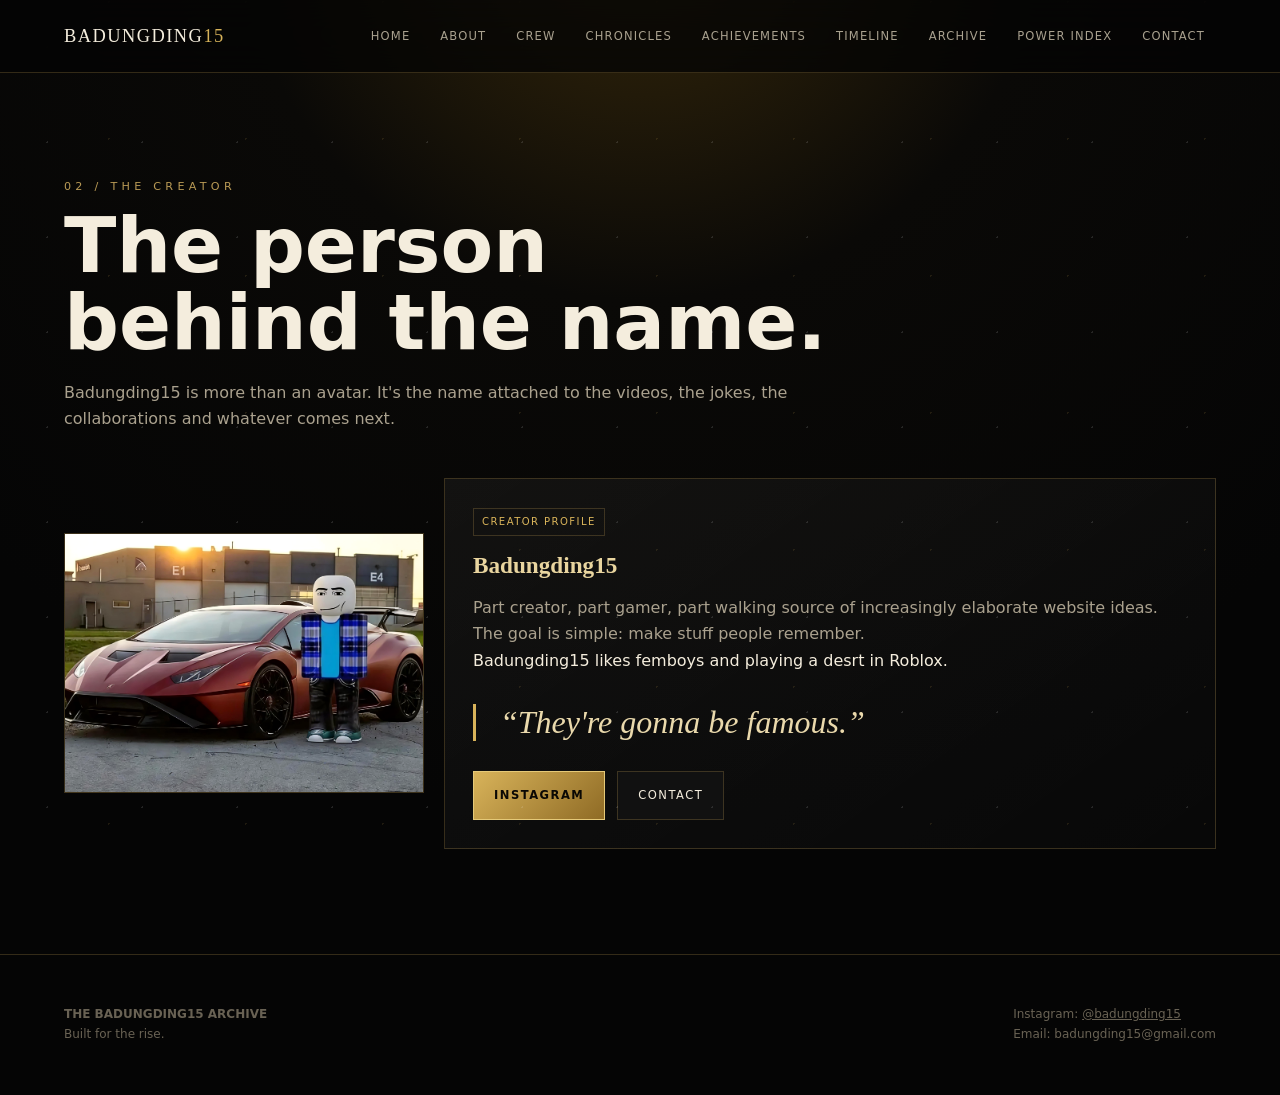
==== about.html @ 52820aea "added extra paragraph" ====
<!doctype html><html lang="en"><head><meta charset="utf-8"><meta name="viewport" content="width=device-width,initial-scale=1"><meta name="description" content="The official Badungding15 creator archive."><title>About — Badungding15</title><link rel="stylesheet" href="style.css"><link rel="stylesheet" href="mobile-nav.css"></head><body><nav class="nav"><div class="container nav-inner"><a class="brand" href="index.html">BADUNGDING<span>15</span></a><button class="menu" aria-label="Menu" aria-expanded="false" aria-controls="primary-navigation">MENU</button><div class="nav-links" id="primary-navigation"><a href="index.html">Home</a><a href="about.html">About</a><a href="crew.html">Crew</a><a href="chronicles.html">Chronicles</a><a href="achievements.html">Achievements</a><a href="timeline.html">Timeline</a><a href="archive.html">Archive</a><a href="power-index.html">Power Index</a><a href="contact.html">Contact</a></div></div></nav><main><section class="section"><div class="container"><div class="section-head"><div class="eyebrow">02 / The creator</div><h2>The person behind the name.</h2><p class="muted">Badungding15 is more than an avatar. It's the name attached to the videos, the jokes, the collaborations and whatever comes next.</p></div><div class="profile"><div class="portrait"><img src="images/lv_0_20261005224258.jpg" alt="Badungding15 portrait"></div><div class="card"><span class="tag">Creator profile</span><h3>Badungding15</h3><p class="muted">Part creator, part gamer, part walking source of increasingly elaborate website ideas. The goal is simple: make stuff people remember.</p><p>Badungding15 likes femboys and playing a desrt in Roblox.</p><p class="quote">“They're gonna be famous.”</p><div class="social"><a class="btn primary" href="https://www.instagram.com/badungding15/" target="_blank" rel="noopener">Instagram</a><a class="btn" href="contact.html">Contact</a></div></div></div></div></section></main><footer><div class="container footer-grid"><div><strong>THE BADUNGDING15 ARCHIVE</strong><br>Built for the rise.</div><div>Instagram: <a href="https://www.instagram.com/badungding15/" target="_blank" rel="noopener">@badungding15</a><br>Email: badungding15@gmail.com</div></div></footer><script src="archive.js"></script></body></html>
---- style.css ----
:root{--bg:#070707;--panel:#101010;--gold:#d8b35a;--gold2:#f0d58b;--text:#f4eddd;--muted:#aaa18e;--line:rgba(216,179,90,.22)}*{box-sizing:border-box;margin:0;padding:0}html{scroll-behavior:smooth}body{background:radial-gradient(circle at 50% -10%,#3a2b0b 0,#0a0907 30%,#050505 68%);color:var(--text);font-family:Inter,system-ui,sans-serif;line-height:1.65;overflow-x:hidden}body:before{content:"";position:fixed;inset:0;pointer-events:none;opacity:.12;background-image:radial-gradient(#fff 1px,transparent 1px),radial-gradient(var(--gold) 1px,transparent 1px);background-size:95px 95px,137px 137px;background-position:0 0,40px 70px}a{color:inherit}.container{width:min(1180px,90%);margin:auto}.nav{position:sticky;top:0;z-index:50;background:rgba(5,5,5,.78);backdrop-filter:blur(18px);border-bottom:1px solid var(--line)}.nav-inner{min-height:72px;display:flex;align-items:center;justify-content:space-between;gap:25px}.brand{font-family:Georgia,serif;font-size:1.15rem;letter-spacing:.08em;text-decoration:none}.brand span{color:var(--gold)}.nav-links{display:flex;gap:8px;flex-wrap:wrap;justify-content:flex-end}.nav-links a{font-size:.72rem;text-transform:uppercase;letter-spacing:.1em;text-decoration:none;color:#a9a18f;padding:9px 10px;border:1px solid transparent}.nav-links a:hover,.nav-links a.active{color:var(--gold2);border-color:var(--line)}.menu{display:none;background:none;border:1px solid var(--line);color:var(--gold);padding:8px}.hero{min-height:calc(100vh - 72px);display:grid;place-items:center;text-align:center;padding:80px 0}.kicker,.eyebrow{font-size:.7rem;text-transform:uppercase;letter-spacing:.38em;color:#b99a55}.hero h1{font-size:clamp(4.2rem,14vw,10.5rem);line-height:.8;letter-spacing:-.07em;margin:24px 0;color:#f5e6bd;text-shadow:0 0 50px rgba(216,179,90,.15)}.hero h1 span{color:var(--gold)}.lead{max-width:720px;margin:30px auto;color:var(--muted);font-size:1.1rem}.actions{display:flex;gap:12px;justify-content:center;flex-wrap:wrap;margin-top:35px}.btn{display:inline-block;padding:14px 20px;border:1px solid var(--line);text-decoration:none;text-transform:uppercase;letter-spacing:.13em;font-size:.72rem;transition:.25s;background:#111}.btn.primary{background:linear-gradient(135deg,#d8b35a,#8f6b25);color:#0a0804;border-color:#e5c978;font-weight:800}.btn:hover{transform:translateY(-3px);border-color:var(--gold);box-shadow:0 12px 30px rgba(0,0,0,.35)}.section{padding:105px 0}.section-head{max-width:800px;margin-bottom:45px}.section-head h2{font-size:clamp(2.5rem,6vw,5rem);line-height:1;margin-top:12px}.section-head .muted{margin-top:18px}.muted{color:var(--muted)}.grid{display:grid;grid-template-columns:repeat(3,1fr);gap:18px}.card{background:linear-gradient(145deg,rgba(255,255,255,.045),rgba(255,255,255,.012));border:1px solid var(--line);padding:28px}.card:hover{border-color:rgba(216,179,90,.55);transform:translateY(-4px);transition:.25s}.card .num{font-family:Georgia,serif;font-size:3rem;color:rgba(216,179,90,.18);float:right}.card h3{font-family:Georgia,serif;font-size:1.45rem;margin:10px 0;color:#e9d59f}.tag{display:inline-block;font-size:.63rem;letter-spacing:.14em;text-transform:uppercase;color:var(--gold);border:1px solid var(--line);padding:5px 8px}.statbar{display:grid;grid-template-columns:repeat(4,1fr);border:1px solid var(--line);margin-top:35px}.stat{padding:28px;border-right:1px solid var(--line);text-align:center}.stat:last-child{border-right:0}.stat strong{display:block;font:700 2.2rem Georgia,serif;color:var(--gold2)}.stat span{font-size:.7rem;text-transform:uppercase;letter-spacing:.13em;color:#827b6b}.timeline{border-left:1px solid var(--gold);margin-left:12px;padding-left:28px}.event{position:relative;padding:0 0 42px}.event:before{content:"";position:absolute;width:9px;height:9px;border:2px solid var(--gold);background:#070707;border-radius:50%;left:-34px;top:8px}.event time{color:var(--gold);font-size:.72rem;letter-spacing:.14em;text-transform:uppercase}.event h3{font-family:Georgia,serif;font-size:1.5rem;margin:6px 0}.case{padding:55px;border:1px solid var(--line);background:radial-gradient(circle at top,rgba(216,179,90,.09),transparent 55%),#0c0c0c}.case h2{font-family:Georgia,serif;font-size:clamp(2.5rem,6vw,5rem);line-height:1}.quote{font:italic 2rem Georgia,serif;color:#ead9ac;border-left:3px solid var(--gold);padding-left:24px;margin:30px 0}.profile{display:grid;grid-template-columns:minmax(220px,360px) minmax(0,1fr);gap:20px;align-items:center}.portrait{width:min(100%,420px);min-height:260px;border:1px solid var(--line);display:grid;place-items:center;background:linear-gradient(145deg,#18130a,#090909);overflow:hidden;aspect-ratio:1931/1293}.portrait img{width:100%;height:100%;display:block;object-fit:cover;object-position:center;filter:saturate(1.08) contrast(1.05);transition:transform .35s ease,filter .35s ease,box-shadow .35s ease}.portrait:hover img{transform:scale(1.03);filter:saturate(1.15) contrast(1.08)}.social{display:flex;gap:12px;flex-wrap:wrap;margin-top:25px}footer{border-top:1px solid var(--line);padding:50px 0;color:#696254;font-size:.75rem}.footer-grid{display:flex;justify-content:space-between;gap:25px;flex-wrap:wrap}@media(max-width:850px){.grid{grid-template-columns:1fr 1fr}.statbar{grid-template-columns:1fr 1fr}.profile{grid-template-columns:1fr}.nav-links{display:none}.menu{display:block}.portrait{max-width:260px;margin:0 auto}.social{flex-direction:column}.social .btn{width:100%;text-align:center}}@media(max-width:560px){.grid{grid-template-columns:1fr}.hero h1{font-size:4.3rem}.section{padding:75px 0}.case{padding:30px}.nav-inner{min-height:64px}.profile{grid-template-columns:1fr;gap:12px}.profile .portrait{order:-1;width:110px;height:110px;min-height:0;margin:0 auto;border-radius:0;display:block;flex-shrink:0}.portrait img{width:100%;height:100%;object-fit:cover;display:block}.card,.case,.btn{width:100%}.brand{font-size:.95rem}.lead{font-size:1rem}}
---- mobile-nav.css ----
@media (max-width: 850px) {
  .nav-links.open {
    position: absolute;
    top: 100%;
    right: 5%;
    display: flex;
    flex-direction: column;
    align-items: stretch;
    gap: 0;
    min-width: 190px;
    padding: 8px;
    background: #101010;
    border: 1px solid var(--line);
  }
}

@keyframes archive-reveal {
  from {
    opacity: 0;
    transform: translateY(16px);
  }

  to {
    opacity: 1;
    transform: translateY(0);
  }
}

[data-reveal],
.card,
.event,
.portrait,
img {
  animation: archive-reveal 700ms ease-out;
}

img {
  max-width: 100%;
  height: auto;
  display: block;
}

.card:nth-child(2),
.event:nth-child(2) {
  animation-delay: 100ms;
}

.card:nth-child(3),
.event:nth-child(3) {
  animation-delay: 200ms;
}

.portrait,
img {
  transition: transform 350ms ease, filter 350ms ease, box-shadow 350ms ease;
}

.portrait:hover,
img:hover {
  transform: translateY(-4px) scale(1.025);
  filter: saturate(1.15) brightness(1.05);
  box-shadow: 0 12px 30px rgba(216, 179, 90, 0.16);
}

@media (prefers-reduced-motion: reduce) {
  *,
  *::before,
  *::after {
    animation-duration: 0.01ms !important;
    animation-iteration-count: 1 !important;
    scroll-behavior: auto !important;
    transition-duration: 0.01ms !important;
  }
}
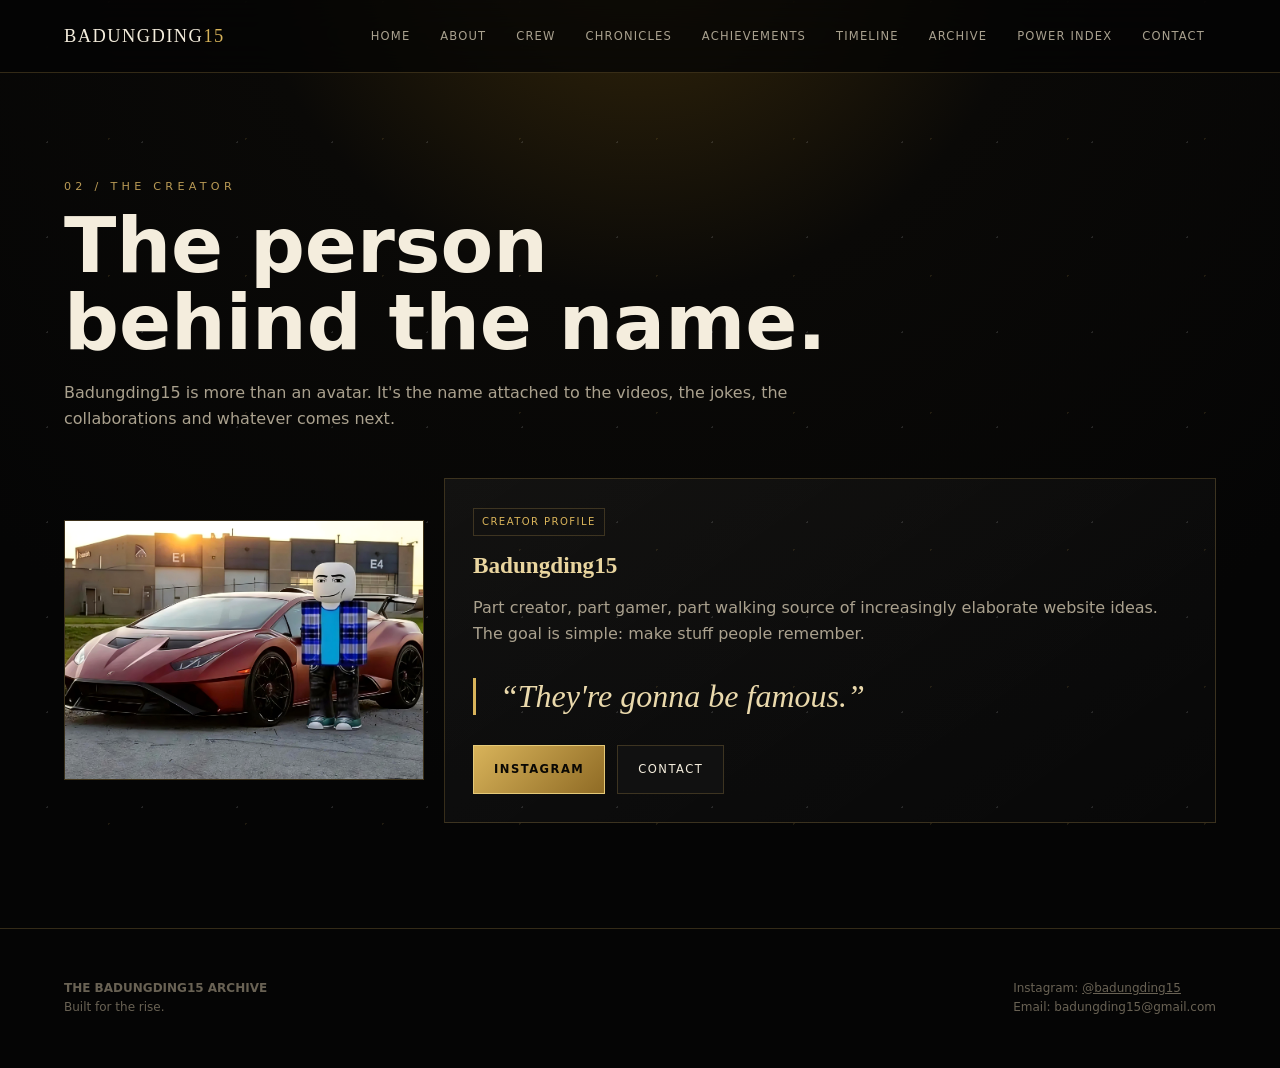
==== commit be8399e5: "ajajaja" ====
--- a/about.html
+++ b/about.html
@@ -1 +1 @@
-<!doctype html><html lang="en"><head><meta charset="utf-8"><meta name="viewport" content="width=device-width,initial-scale=1"><meta name="description" content="The official Badungding15 creator archive."><title>About — Badungding15</title><link rel="stylesheet" href="style.css"><link rel="stylesheet" href="mobile-nav.css"></head><body><nav class="nav"><div class="container nav-inner"><a class="brand" href="index.html">BADUNGDING<span>15</span></a><button class="menu" aria-label="Menu" aria-expanded="false" aria-controls="primary-navigation">MENU</button><div class="nav-links" id="primary-navigation"><a href="index.html">Home</a><a href="about.html">About</a><a href="crew.html">Crew</a><a href="chronicles.html">Chronicles</a><a href="achievements.html">Achievements</a><a href="timeline.html">Timeline</a><a href="archive.html">Archive</a><a href="power-index.html">Power Index</a><a href="contact.html">Contact</a></div></div></nav><main><section class="section"><div class="container"><div class="section-head"><div class="eyebrow">02 / The creator</div><h2>The person behind the name.</h2><p class="muted">Badungding15 is more than an avatar. It's the name attached to the videos, the jokes, the collaborations and whatever comes next.</p></div><div class="profile"><div class="portrait"><img src="images/lv_0_20261005224258.jpg" alt="Badungding15 portrait"></div><div class="card"><span class="tag">Creator profile</span><h3>Badungding15</h3><p class="muted">Part creator, part gamer, part walking source of increasingly elaborate website ideas. The goal is simple: make stuff people remember.</p><p>Badungding15 likes femboys and playing a desrt in Roblox.</p><p class="quote">“They're gonna be famous.”</p><div class="social"><a class="btn primary" href="https://www.instagram.com/badungding15/" target="_blank" rel="noopener">Instagram</a><a class="btn" href="contact.html">Contact</a></div></div></div></div></section></main><footer><div class="container footer-grid"><div><strong>THE BADUNGDING15 ARCHIVE</strong><br>Built for the rise.</div><div>Instagram: <a href="https://www.instagram.com/badungding15/" target="_blank" rel="noopener">@badungding15</a><br>Email: badungding15@gmail.com</div></div></footer><script src="archive.js"></script></body></html>+<!doctype html><html lang="en"><head><meta charset="utf-8"><meta name="viewport" content="width=device-width,initial-scale=1"><meta name="description" content="The official Badungding15 creator archive."><title>About — Badungding15</title><link rel="stylesheet" href="style.css"><link rel="stylesheet" href="mobile-nav.css"></head><body><nav class="nav"><div class="container nav-inner"><a class="brand" href="index.html">BADUNGDING<span>15</span></a><button class="menu" aria-label="Menu" aria-expanded="false" aria-controls="primary-navigation">MENU</button><div class="nav-links" id="primary-navigation"><a href="index.html">Home</a><a href="about.html">About</a><a href="crew.html">Crew</a><a href="chronicles.html">Chronicles</a><a href="achievements.html">Achievements</a><a href="timeline.html">Timeline</a><a href="archive.html">Archive</a><a href="power-index.html">Power Index</a><a href="contact.html">Contact</a></div></div></nav><main><section class="section"><div class="container"><div class="section-head"><div class="eyebrow">02 / The creator</div><h2>The person behind the name.</h2><p class="muted">Badungding15 is more than an avatar. It's the name attached to the videos, the jokes, the collaborations and whatever comes next.</p></div><div class="profile"><div class="portrait"><img src="images/lv_0_20261005224258.jpg" alt="Badungding15 portrait"></div><div class="card"><span class="tag">Creator profile</span><h3>Badungding15</h3><p class="muted">Part creator, part gamer, part walking source of increasingly elaborate website ideas. The goal is simple: make stuff people remember.</p><p class="quote">“They're gonna be famous.”</p><div class="social"><a class="btn primary" href="https://www.instagram.com/badungding15/" target="_blank" rel="noopener">Instagram</a><a class="btn" href="contact.html">Contact</a></div></div></div></div></section></main><footer><div class="container footer-grid"><div><strong>THE BADUNGDING15 ARCHIVE</strong><br>Built for the rise.</div><div>Instagram: <a href="https://www.instagram.com/badungding15/" target="_blank" rel="noopener">@badungding15</a><br>Email: badungding15@gmail.com</div></div></footer><script src="archive.js"></script></body></html>
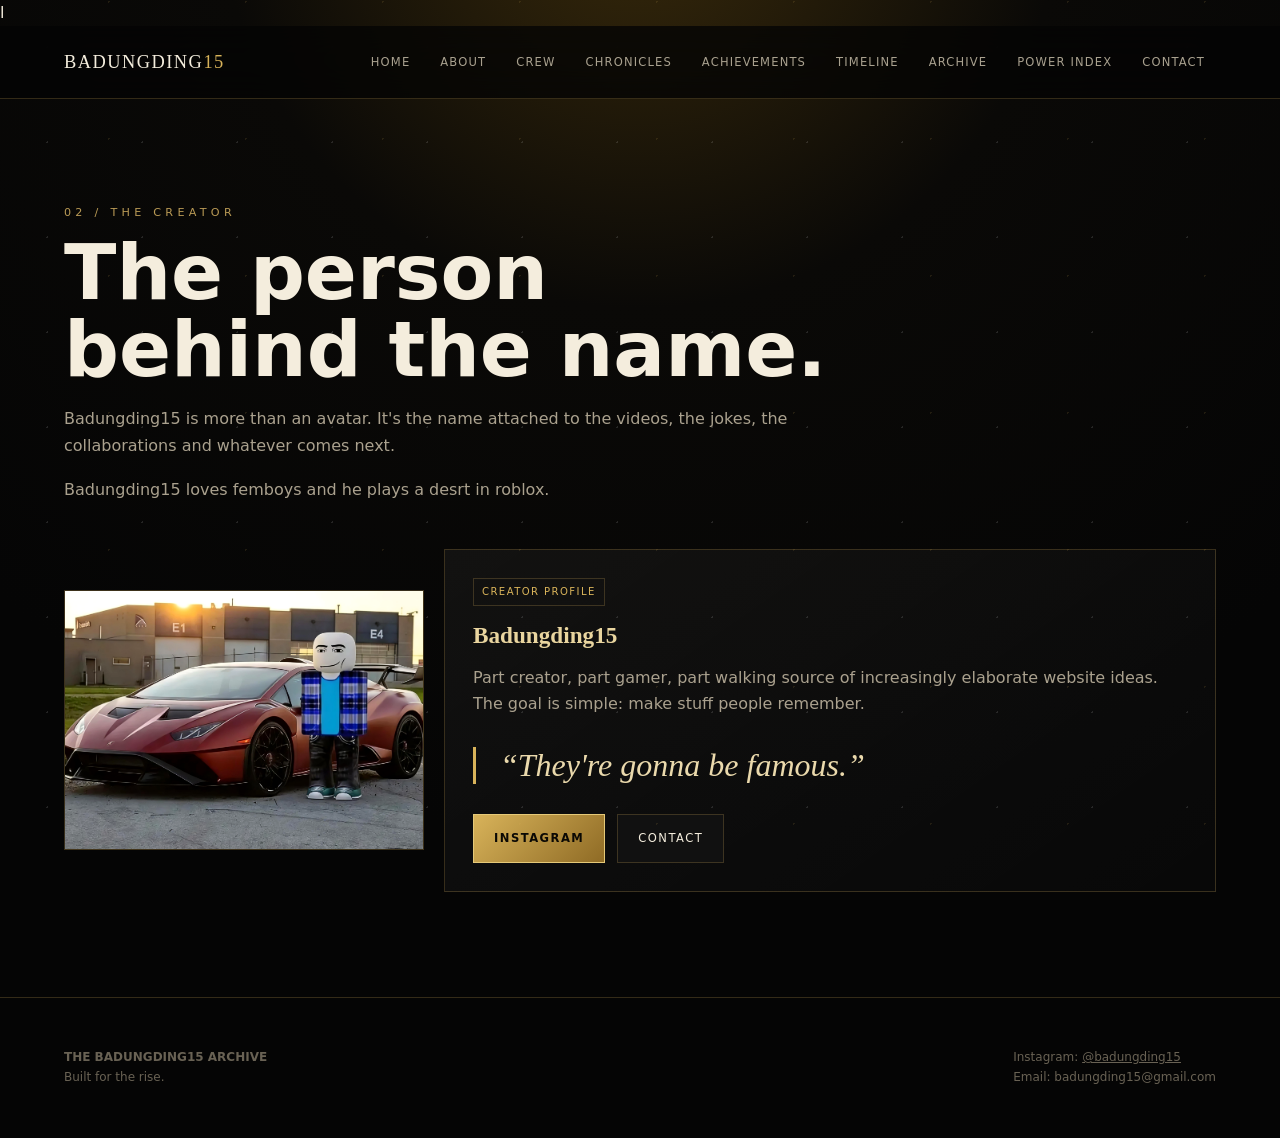
==== commit 4389ef87: "added femboys" ====
--- a/about.html
+++ b/about.html
@@ -1 +1 @@
-<!doctype html><html lang="en"><head><meta charset="utf-8"><meta name="viewport" content="width=device-width,initial-scale=1"><meta name="description" content="The official Badungding15 creator archive."><title>About — Badungding15</title><link rel="stylesheet" href="style.css"><link rel="stylesheet" href="mobile-nav.css"></head><body><nav class="nav"><div class="container nav-inner"><a class="brand" href="index.html">BADUNGDING<span>15</span></a><button class="menu" aria-label="Menu" aria-expanded="false" aria-controls="primary-navigation">MENU</button><div class="nav-links" id="primary-navigation"><a href="index.html">Home</a><a href="about.html">About</a><a href="crew.html">Crew</a><a href="chronicles.html">Chronicles</a><a href="achievements.html">Achievements</a><a href="timeline.html">Timeline</a><a href="archive.html">Archive</a><a href="power-index.html">Power Index</a><a href="contact.html">Contact</a></div></div></nav><main><section class="section"><div class="container"><div class="section-head"><div class="eyebrow">02 / The creator</div><h2>The person behind the name.</h2><p class="muted">Badungding15 is more than an avatar. It's the name attached to the videos, the jokes, the collaborations and whatever comes next.</p></div><div class="profile"><div class="portrait"><img src="images/lv_0_20261005224258.jpg" alt="Badungding15 portrait"></div><div class="card"><span class="tag">Creator profile</span><h3>Badungding15</h3><p class="muted">Part creator, part gamer, part walking source of increasingly elaborate website ideas. The goal is simple: make stuff people remember.</p><p class="quote">“They're gonna be famous.”</p><div class="social"><a class="btn primary" href="https://www.instagram.com/badungding15/" target="_blank" rel="noopener">Instagram</a><a class="btn" href="contact.html">Contact</a></div></div></div></div></section></main><footer><div class="container footer-grid"><div><strong>THE BADUNGDING15 ARCHIVE</strong><br>Built for the rise.</div><div>Instagram: <a href="https://www.instagram.com/badungding15/" target="_blank" rel="noopener">@badungding15</a><br>Email: badungding15@gmail.com</div></div></footer><script src="archive.js"></script></body></html>+l<!doctype html><html lang="en"><head><meta charset="utf-8"><meta name="viewport" content="width=device-width,initial-scale=1"><meta name="description" content="The official Badungding15 creator archive."><title>About — Badungding15</title><link rel="stylesheet" href="style.css"><link rel="stylesheet" href="mobile-nav.css"></head><body><nav class="nav"><div class="container nav-inner"><a class="brand" href="index.html">BADUNGDING<span>15</span></a><button class="menu" aria-label="Menu" aria-expanded="false" aria-controls="primary-navigation">MENU</button><div class="nav-links" id="primary-navigation"><a href="index.html">Home</a><a href="about.html">About</a><a href="crew.html">Crew</a><a href="chronicles.html">Chronicles</a><a href="achievements.html">Achievements</a><a href="timeline.html">Timeline</a><a href="archive.html">Archive</a><a href="power-index.html">Power Index</a><a href="contact.html">Contact</a></div></div></nav><main><section class="section"><div class="container"><div class="section-head"><div class="eyebrow">02 / The creator</div><h2>The person behind the name.</h2><p class="muted">Badungding15 is more than an avatar. It's the name attached to the videos, the jokes, the collaborations and whatever comes next.</p><p class="muted">Badungding15 loves femboys and he plays a desrt in roblox.</p></div><div class="profile"><div class="portrait"><img src="images/lv_0_20261005224258.jpg" alt="Badungding15 portrait"></div><div class="card"><span class="tag">Creator profile</span><h3>Badungding15</h3><p class="muted">Part creator, part gamer, part walking source of increasingly elaborate website ideas. The goal is simple: make stuff people remember.</p><p class="quote">“They're gonna be famous.”</p><div class="social"><a class="btn primary" href="https://www.instagram.com/badungding15/" target="_blank" rel="noopener">Instagram</a><a class="btn" href="contact.html">Contact</a></div></div></div></div></section></main><footer><div class="container footer-grid"><div><strong>THE BADUNGDING15 ARCHIVE</strong><br>Built for the rise.</div><div>Instagram: <a href="https://www.instagram.com/badungding15/" target="_blank" rel="noopener">@badungding15</a><br>Email: badungding15@gmail.com</div></div></footer><script src="archive.js"></script></body></html>
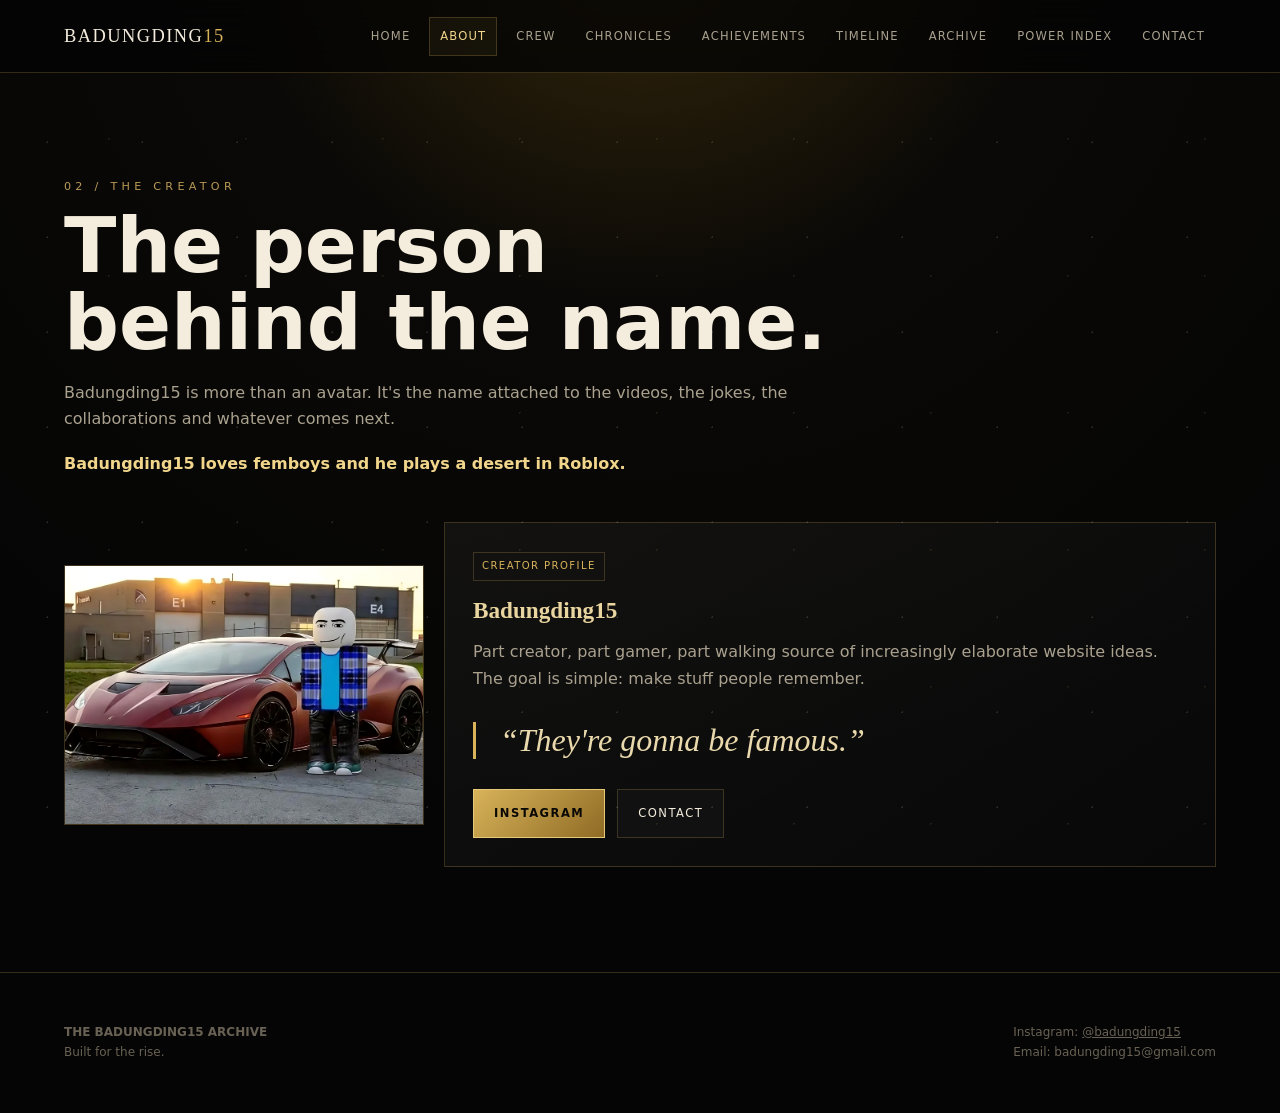
==== commit 3f48d53a: "goon changes added" ====
--- a/about.html
+++ b/about.html
@@ -1 +1 @@
-l<!doctype html><html lang="en"><head><meta charset="utf-8"><meta name="viewport" content="width=device-width,initial-scale=1"><meta name="description" content="The official Badungding15 creator archive."><title>About — Badungding15</title><link rel="stylesheet" href="style.css"><link rel="stylesheet" href="mobile-nav.css"></head><body><nav class="nav"><div class="container nav-inner"><a class="brand" href="index.html">BADUNGDING<span>15</span></a><button class="menu" aria-label="Menu" aria-expanded="false" aria-controls="primary-navigation">MENU</button><div class="nav-links" id="primary-navigation"><a href="index.html">Home</a><a href="about.html">About</a><a href="crew.html">Crew</a><a href="chronicles.html">Chronicles</a><a href="achievements.html">Achievements</a><a href="timeline.html">Timeline</a><a href="archive.html">Archive</a><a href="power-index.html">Power Index</a><a href="contact.html">Contact</a></div></div></nav><main><section class="section"><div class="container"><div class="section-head"><div class="eyebrow">02 / The creator</div><h2>The person behind the name.</h2><p class="muted">Badungding15 is more than an avatar. It's the name attached to the videos, the jokes, the collaborations and whatever comes next.</p><p class="muted">Badungding15 loves femboys and he plays a desrt in roblox.</p></div><div class="profile"><div class="portrait"><img src="images/lv_0_20261005224258.jpg" alt="Badungding15 portrait"></div><div class="card"><span class="tag">Creator profile</span><h3>Badungding15</h3><p class="muted">Part creator, part gamer, part walking source of increasingly elaborate website ideas. The goal is simple: make stuff people remember.</p><p class="quote">“They're gonna be famous.”</p><div class="social"><a class="btn primary" href="https://www.instagram.com/badungding15/" target="_blank" rel="noopener">Instagram</a><a class="btn" href="contact.html">Contact</a></div></div></div></div></section></main><footer><div class="container footer-grid"><div><strong>THE BADUNGDING15 ARCHIVE</strong><br>Built for the rise.</div><div>Instagram: <a href="https://www.instagram.com/badungding15/" target="_blank" rel="noopener">@badungding15</a><br>Email: badungding15@gmail.com</div></div></footer><script src="archive.js"></script></body></html>+<!doctype html><html lang="en"><head><meta charset="utf-8"><meta name="viewport" content="width=device-width,initial-scale=1"><meta name="description" content="The official Badungding15 creator archive."><title>About — Badungding15</title><link rel="stylesheet" href="style.css"><link rel="stylesheet" href="mobile-nav.css"></head><body><nav class="nav"><div class="container nav-inner"><a class="brand" href="index.html">BADUNGDING<span>15</span></a><button class="menu" aria-label="Menu" aria-expanded="false" aria-controls="primary-navigation">MENU</button><div class="nav-links" id="primary-navigation"><a href="index.html">Home</a><a href="about.html">About</a><a href="crew.html">Crew</a><a href="chronicles.html">Chronicles</a><a href="achievements.html">Achievements</a><a href="timeline.html">Timeline</a><a href="archive.html">Archive</a><a href="power-index.html">Power Index</a><a href="contact.html">Contact</a></div></div></nav><main><section class="section"><div class="container"><div class="section-head"><div class="eyebrow">02 / The creator</div><h2>The person behind the name.</h2><p class="muted">Badungding15 is more than an avatar. It's the name attached to the videos, the jokes, the collaborations and whatever comes next.</p><p class="muted about-highlight">Badungding15 loves femboys and he plays a desert in Roblox.</p></div><div class="profile"><div class="portrait"><img src="images/lv_0_20261005224258.jpg" alt="Badungding15 portrait"></div><div class="card"><span class="tag">Creator profile</span><h3>Badungding15</h3><p class="muted">Part creator, part gamer, part walking source of increasingly elaborate website ideas. The goal is simple: make stuff people remember.</p><p class="quote">“They're gonna be famous.”</p><div class="social"><a class="btn primary" href="https://www.instagram.com/badungding15/" target="_blank" rel="noopener">Instagram</a><a class="btn" href="contact.html">Contact</a></div></div></div></div></section></main><footer><div class="container footer-grid"><div><strong>THE BADUNGDING15 ARCHIVE</strong><br>Built for the rise.</div><div>Instagram: <a href="https://www.instagram.com/badungding15/" target="_blank" rel="noopener">@badungding15</a><br>Email: badungding15@gmail.com</div></div></footer><script src="archive.js"></script></body></html>
--- a/mobile-nav.css
+++ b/mobile-nav.css
@@ -12,6 +12,34 @@
     background: #101010;
     border: 1px solid var(--line);
   }
+}
+
+a:focus-visible,
+button:focus-visible {
+  outline: 2px solid var(--gold2);
+  outline-offset: 3px;
+}
+
+.nav-links a[aria-current="page"] {
+  color: var(--gold2);
+  border-color: var(--line);
+  background: rgba(216, 179, 90, 0.06);
+}
+
+.about-highlight {
+  color: var(--gold2);
+  font-weight: 600;
+}
+
+.contact-actions {
+  display: flex;
+  justify-content: center;
+  flex-wrap: wrap;
+  gap: 12px;
+}
+
+.contact-actions .btn {
+  overflow-wrap: anywhere;
 }
 
 @keyframes archive-reveal {
@@ -30,7 +58,7 @@
 .card,
 .event,
 .portrait,
-img {
+.crew-portrait {
   animation: archive-reveal 700ms ease-out;
 }
 
@@ -55,11 +83,25 @@
   transition: transform 350ms ease, filter 350ms ease, box-shadow 350ms ease;
 }
 
-.portrait:hover,
-img:hover {
-  transform: translateY(-4px) scale(1.025);
-  filter: saturate(1.15) brightness(1.05);
-  box-shadow: 0 12px 30px rgba(216, 179, 90, 0.16);
+@media (max-width: 560px) {
+  .contact-actions {
+    flex-direction: column;
+  }
+}
+
+@media (hover: none) {
+  .btn:hover,
+  .card:hover,
+  .portrait:hover,
+  .portrait:hover img {
+    transform: none;
+    filter: none;
+    box-shadow: none;
+  }
+
+  .card:hover {
+    border-color: var(--line);
+  }
 }
 
 @media (prefers-reduced-motion: reduce) {
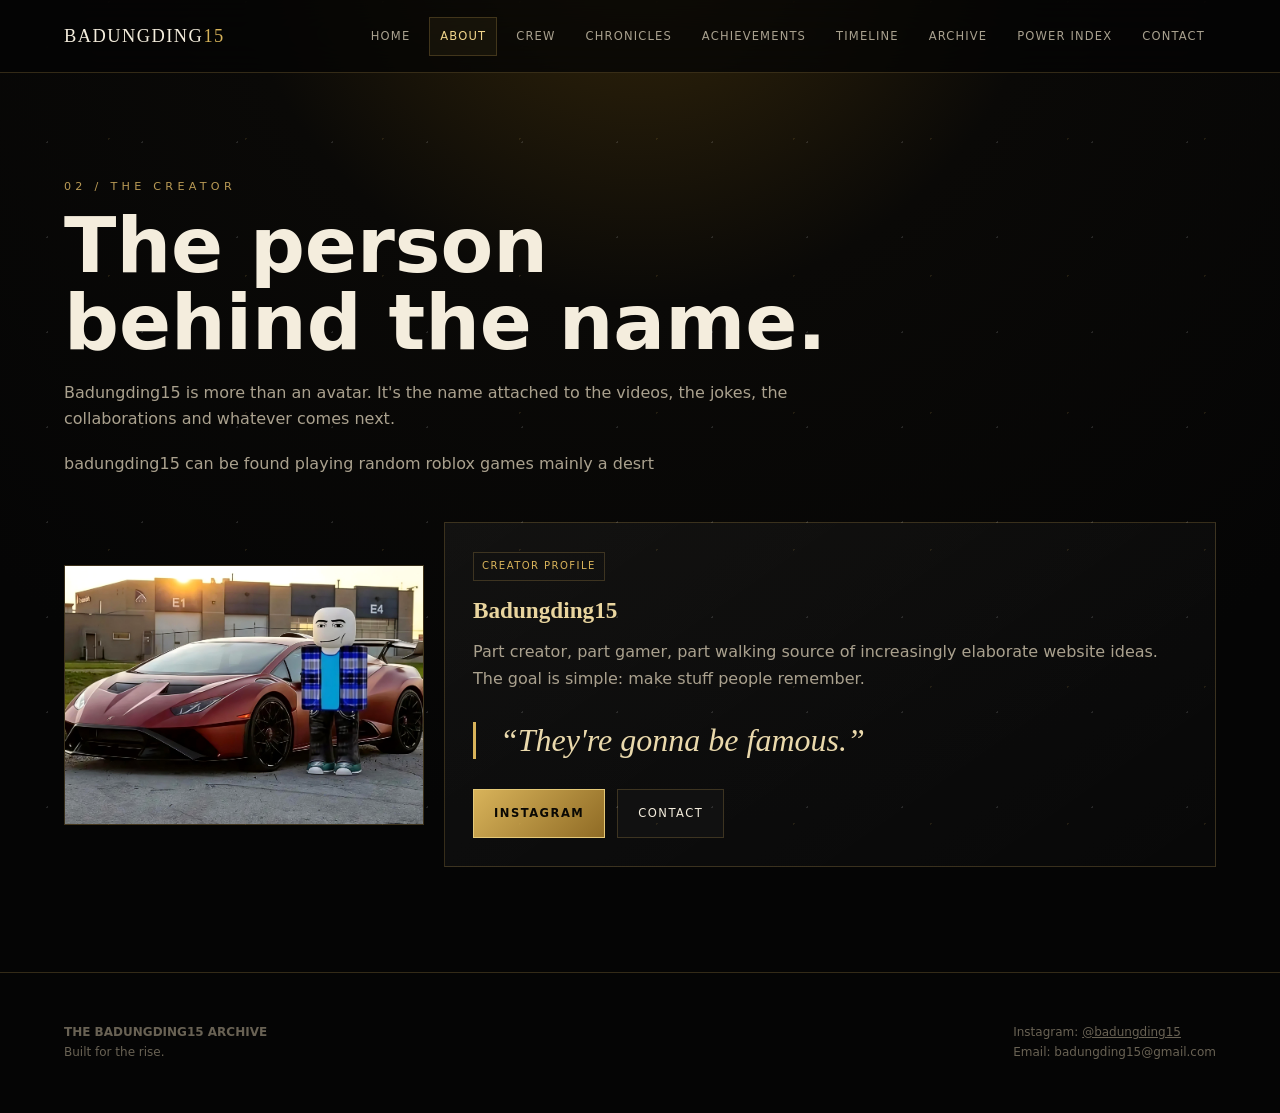
==== commit 7f135256: "more gooning" ====
--- a/about.html
+++ b/about.html
@@ -1 +1 @@
-<!doctype html><html lang="en"><head><meta charset="utf-8"><meta name="viewport" content="width=device-width,initial-scale=1"><meta name="description" content="The official Badungding15 creator archive."><title>About — Badungding15</title><link rel="stylesheet" href="style.css"><link rel="stylesheet" href="mobile-nav.css"></head><body><nav class="nav"><div class="container nav-inner"><a class="brand" href="index.html">BADUNGDING<span>15</span></a><button class="menu" aria-label="Menu" aria-expanded="false" aria-controls="primary-navigation">MENU</button><div class="nav-links" id="primary-navigation"><a href="index.html">Home</a><a href="about.html">About</a><a href="crew.html">Crew</a><a href="chronicles.html">Chronicles</a><a href="achievements.html">Achievements</a><a href="timeline.html">Timeline</a><a href="archive.html">Archive</a><a href="power-index.html">Power Index</a><a href="contact.html">Contact</a></div></div></nav><main><section class="section"><div class="container"><div class="section-head"><div class="eyebrow">02 / The creator</div><h2>The person behind the name.</h2><p class="muted">Badungding15 is more than an avatar. It's the name attached to the videos, the jokes, the collaborations and whatever comes next.</p><p class="muted about-highlight">Badungding15 loves femboys and he plays a desert in Roblox.</p></div><div class="profile"><div class="portrait"><img src="images/lv_0_20261005224258.jpg" alt="Badungding15 portrait"></div><div class="card"><span class="tag">Creator profile</span><h3>Badungding15</h3><p class="muted">Part creator, part gamer, part walking source of increasingly elaborate website ideas. The goal is simple: make stuff people remember.</p><p class="quote">“They're gonna be famous.”</p><div class="social"><a class="btn primary" href="https://www.instagram.com/badungding15/" target="_blank" rel="noopener">Instagram</a><a class="btn" href="contact.html">Contact</a></div></div></div></div></section></main><footer><div class="container footer-grid"><div><strong>THE BADUNGDING15 ARCHIVE</strong><br>Built for the rise.</div><div>Instagram: <a href="https://www.instagram.com/badungding15/" target="_blank" rel="noopener">@badungding15</a><br>Email: badungding15@gmail.com</div></div></footer><script src="archive.js"></script></body></html>+<!doctype html><html lang="en"><head><meta charset="utf-8"><meta name="viewport" content="width=device-width,initial-scale=1"><meta name="description" content="The official Badungding15 creator archive."><title>About — Badungding15</title><link rel="stylesheet" href="style.css"><link rel="stylesheet" href="mobile-nav.css"></head><body><nav class="nav"><div class="container nav-inner"><a class="brand" href="index.html">BADUNGDING<span>15</span></a><button class="menu" aria-label="Menu" aria-expanded="false" aria-controls="primary-navigation">MENU</button><div class="nav-links" id="primary-navigation"><a href="index.html">Home</a><a href="about.html">About</a><a href="crew.html">Crew</a><a href="chronicles.html">Chronicles</a><a href="achievements.html">Achievements</a><a href="timeline.html">Timeline</a><a href="archive.html">Archive</a><a href="power-index.html">Power Index</a><a href="contact.html">Contact</a></div></div></nav><main><section class="section"><div class="container"><div class="section-head"><div class="eyebrow">02 / The creator</div><h2>The person behind the name.</h2><p class="muted">Badungding15 is more than an avatar. It's the name attached to the videos, the jokes, the collaborations and whatever comes next.</p><p class="muted">badungding15 can be found playing random roblox games mainly a desrt</p></div><div class="profile"><div class="portrait"><img src="images/lv_0_20261005224258.jpg" alt="Badungding15 portrait"></div><div class="card"><span class="tag">Creator profile</span><h3>Badungding15</h3><p class="muted">Part creator, part gamer, part walking source of increasingly elaborate website ideas. The goal is simple: make stuff people remember.</p><p class="quote">“They're gonna be famous.”</p><div class="social"><a class="btn primary" href="https://www.instagram.com/badungding15/" target="_blank" rel="noopener">Instagram</a><a class="btn" href="contact.html">Contact</a></div></div></div></div></section></main><footer><div class="container footer-grid"><div><strong>THE BADUNGDING15 ARCHIVE</strong><br>Built for the rise.</div><div>Instagram: <a href="https://www.instagram.com/badungding15/" target="_blank" rel="noopener">@badungding15</a><br>Email: badungding15@gmail.com</div></div></footer><script src="archive.js"></script></body></html>
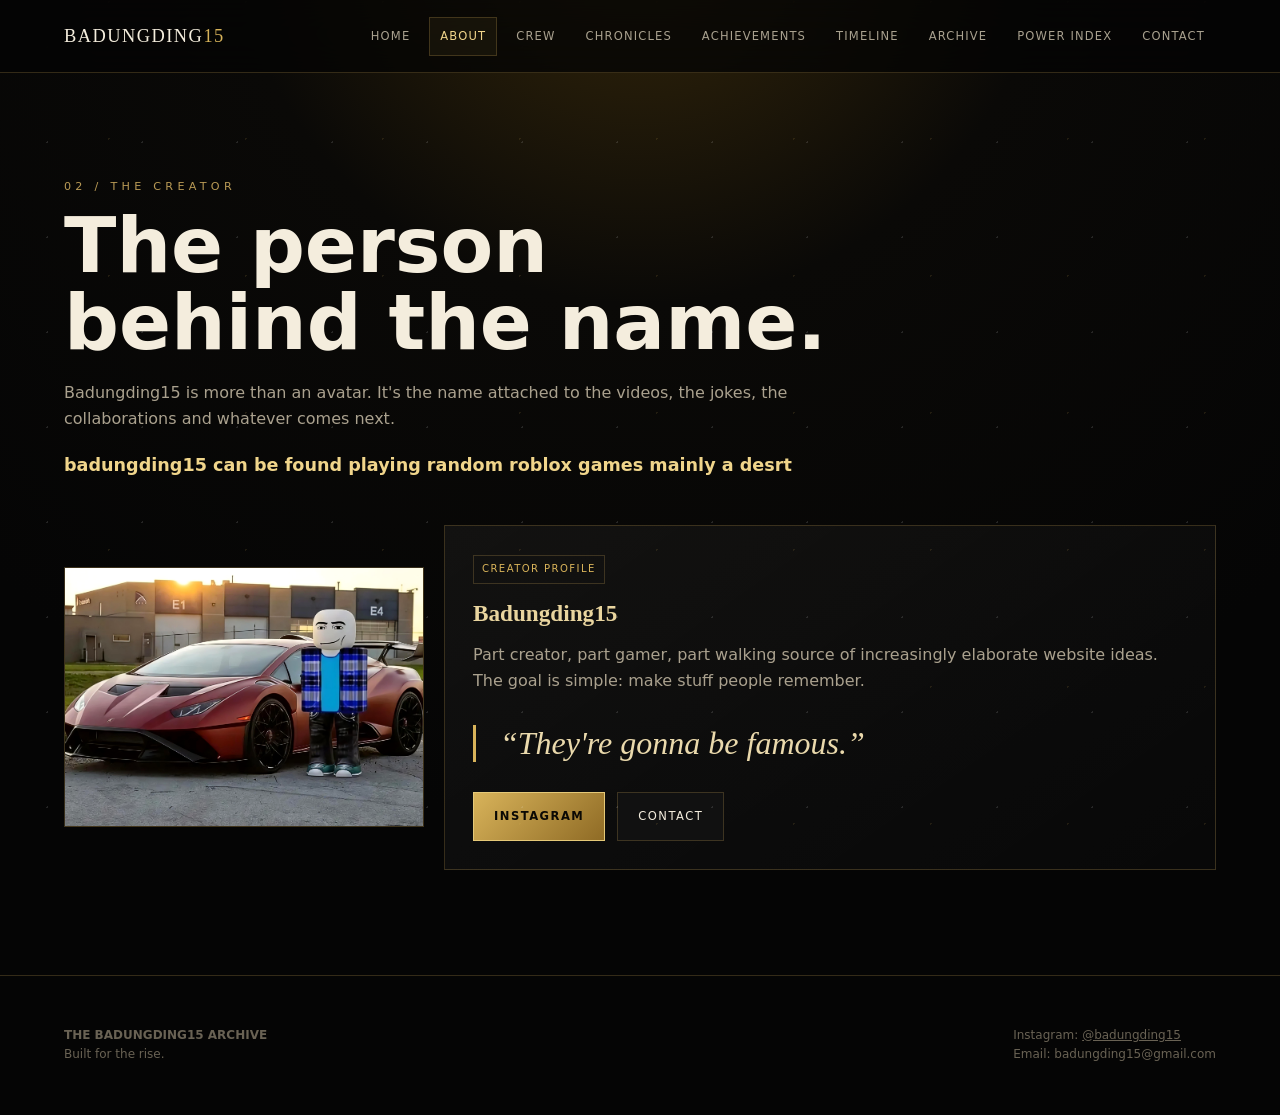
==== commit 00b610ed: "goon" ====
--- a/about.html
+++ b/about.html
@@ -1 +1 @@
-<!doctype html><html lang="en"><head><meta charset="utf-8"><meta name="viewport" content="width=device-width,initial-scale=1"><meta name="description" content="The official Badungding15 creator archive."><title>About — Badungding15</title><link rel="stylesheet" href="style.css"><link rel="stylesheet" href="mobile-nav.css"></head><body><nav class="nav"><div class="container nav-inner"><a class="brand" href="index.html">BADUNGDING<span>15</span></a><button class="menu" aria-label="Menu" aria-expanded="false" aria-controls="primary-navigation">MENU</button><div class="nav-links" id="primary-navigation"><a href="index.html">Home</a><a href="about.html">About</a><a href="crew.html">Crew</a><a href="chronicles.html">Chronicles</a><a href="achievements.html">Achievements</a><a href="timeline.html">Timeline</a><a href="archive.html">Archive</a><a href="power-index.html">Power Index</a><a href="contact.html">Contact</a></div></div></nav><main><section class="section"><div class="container"><div class="section-head"><div class="eyebrow">02 / The creator</div><h2>The person behind the name.</h2><p class="muted">Badungding15 is more than an avatar. It's the name attached to the videos, the jokes, the collaborations and whatever comes next.</p><p class="muted">badungding15 can be found playing random roblox games mainly a desrt</p></div><div class="profile"><div class="portrait"><img src="images/lv_0_20261005224258.jpg" alt="Badungding15 portrait"></div><div class="card"><span class="tag">Creator profile</span><h3>Badungding15</h3><p class="muted">Part creator, part gamer, part walking source of increasingly elaborate website ideas. The goal is simple: make stuff people remember.</p><p class="quote">“They're gonna be famous.”</p><div class="social"><a class="btn primary" href="https://www.instagram.com/badungding15/" target="_blank" rel="noopener">Instagram</a><a class="btn" href="contact.html">Contact</a></div></div></div></div></section></main><footer><div class="container footer-grid"><div><strong>THE BADUNGDING15 ARCHIVE</strong><br>Built for the rise.</div><div>Instagram: <a href="https://www.instagram.com/badungding15/" target="_blank" rel="noopener">@badungding15</a><br>Email: badungding15@gmail.com</div></div></footer><script src="archive.js"></script></body></html>+<!doctype html><html lang="en"><head><meta charset="utf-8"><meta name="viewport" content="width=device-width,initial-scale=1"><meta name="description" content="The official Badungding15 creator archive."><title>About — Badungding15</title><link rel="stylesheet" href="style.css"><link rel="stylesheet" href="mobile-nav.css"></head><body><nav class="nav"><div class="container nav-inner"><a class="brand" href="index.html">BADUNGDING<span>15</span></a><button class="menu" aria-label="Menu" aria-expanded="false" aria-controls="primary-navigation">MENU</button><div class="nav-links" id="primary-navigation"><a href="index.html">Home</a><a href="about.html">About</a><a href="crew.html">Crew</a><a href="chronicles.html">Chronicles</a><a href="achievements.html">Achievements</a><a href="timeline.html">Timeline</a><a href="archive.html">Archive</a><a href="power-index.html">Power Index</a><a href="contact.html">Contact</a></div></div></nav><main><section class="section"><div class="container"><div class="section-head"><div class="eyebrow">02 / The creator</div><h2>The person behind the name.</h2><p class="muted">Badungding15 is more than an avatar. It's the name attached to the videos, the jokes, the collaborations and whatever comes next.</p><p class="muted about-highlight">badungding15 can be found playing random roblox games mainly a desrt</p></div><div class="profile"><div class="portrait"><img src="images/lv_0_20261005224258.jpg" alt="Badungding15 portrait"></div><div class="card"><span class="tag">Creator profile</span><h3>Badungding15</h3><p class="muted">Part creator, part gamer, part walking source of increasingly elaborate website ideas. The goal is simple: make stuff people remember.</p><p class="quote">“They're gonna be famous.”</p><div class="social"><a class="btn primary" href="https://www.instagram.com/badungding15/" target="_blank" rel="noopener">Instagram</a><a class="btn" href="contact.html">Contact</a></div></div></div></div></section></main><footer><div class="container footer-grid"><div><strong>THE BADUNGDING15 ARCHIVE</strong><br>Built for the rise.</div><div>Instagram: <a href="https://www.instagram.com/badungding15/" target="_blank" rel="noopener">@badungding15</a><br>Email: badungding15@gmail.com</div></div></footer><script src="archive.js"></script></body></html>
--- a/mobile-nav.css
+++ b/mobile-nav.css
@@ -27,8 +27,11 @@
 }
 
 .about-highlight {
+  display: block;
   color: var(--gold2);
   font-weight: 600;
+  font-size: clamp(0.95rem, 2.4vw, 1.1rem);
+  overflow-wrap: anywhere;
 }
 
 .contact-actions {
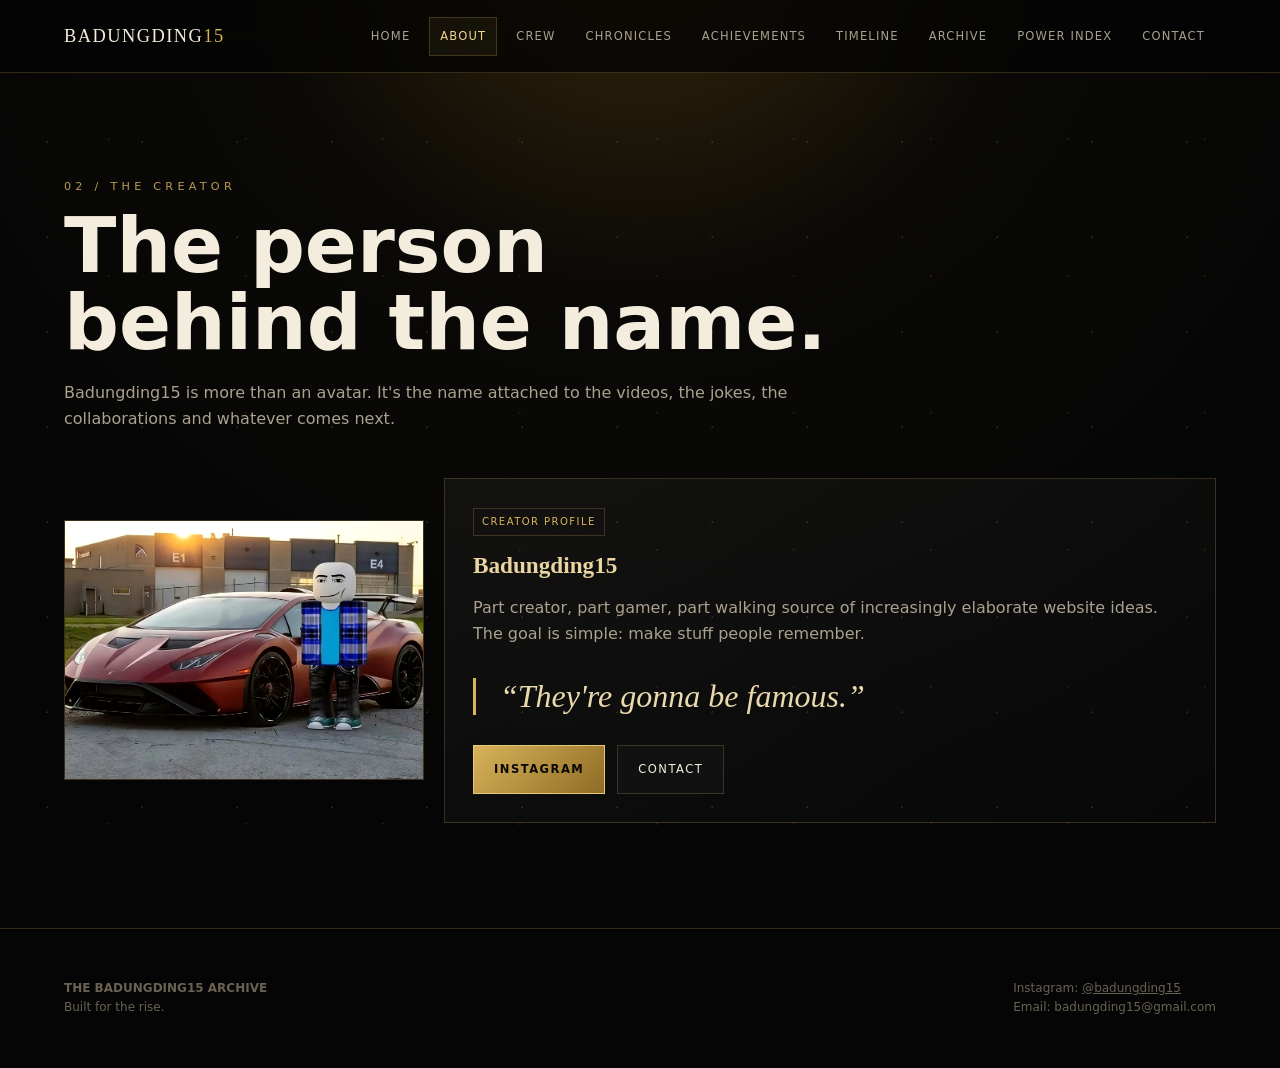
==== commit e265f96c: "removed femboy text" ====
--- a/about.html
+++ b/about.html
@@ -1 +1 @@
-<!doctype html><html lang="en"><head><meta charset="utf-8"><meta name="viewport" content="width=device-width,initial-scale=1"><meta name="description" content="The official Badungding15 creator archive."><title>About — Badungding15</title><link rel="stylesheet" href="style.css"><link rel="stylesheet" href="mobile-nav.css"></head><body><nav class="nav"><div class="container nav-inner"><a class="brand" href="index.html">BADUNGDING<span>15</span></a><button class="menu" aria-label="Menu" aria-expanded="false" aria-controls="primary-navigation">MENU</button><div class="nav-links" id="primary-navigation"><a href="index.html">Home</a><a href="about.html">About</a><a href="crew.html">Crew</a><a href="chronicles.html">Chronicles</a><a href="achievements.html">Achievements</a><a href="timeline.html">Timeline</a><a href="archive.html">Archive</a><a href="power-index.html">Power Index</a><a href="contact.html">Contact</a></div></div></nav><main><section class="section"><div class="container"><div class="section-head"><div class="eyebrow">02 / The creator</div><h2>The person behind the name.</h2><p class="muted">Badungding15 is more than an avatar. It's the name attached to the videos, the jokes, the collaborations and whatever comes next.</p><p class="muted about-highlight">badungding15 can be found playing random roblox games mainly a desrt</p></div><div class="profile"><div class="portrait"><img src="images/lv_0_20261005224258.jpg" alt="Badungding15 portrait"></div><div class="card"><span class="tag">Creator profile</span><h3>Badungding15</h3><p class="muted">Part creator, part gamer, part walking source of increasingly elaborate website ideas. The goal is simple: make stuff people remember.</p><p class="quote">“They're gonna be famous.”</p><div class="social"><a class="btn primary" href="https://www.instagram.com/badungding15/" target="_blank" rel="noopener">Instagram</a><a class="btn" href="contact.html">Contact</a></div></div></div></div></section></main><footer><div class="container footer-grid"><div><strong>THE BADUNGDING15 ARCHIVE</strong><br>Built for the rise.</div><div>Instagram: <a href="https://www.instagram.com/badungding15/" target="_blank" rel="noopener">@badungding15</a><br>Email: badungding15@gmail.com</div></div></footer><script src="archive.js"></script></body></html>+<!doctype html><html lang="en"><head><meta charset="utf-8"><meta name="viewport" content="width=device-width,initial-scale=1"><meta name="description" content="The official Badungding15 creator archive."><title>About — Badungding15</title><link rel="stylesheet" href="style.css"><link rel="stylesheet" href="mobile-nav.css"></head><body><nav class="nav"><div class="container nav-inner"><a class="brand" href="index.html">BADUNGDING<span>15</span></a><button class="menu" aria-label="Menu" aria-expanded="false" aria-controls="primary-navigation">MENU</button><div class="nav-links" id="primary-navigation"><a href="index.html">Home</a><a href="about.html">About</a><a href="crew.html">Crew</a><a href="chronicles.html">Chronicles</a><a href="achievements.html">Achievements</a><a href="timeline.html">Timeline</a><a href="archive.html">Archive</a><a href="power-index.html">Power Index</a><a href="contact.html">Contact</a></div></div></nav><main><section class="section"><div class="container"><div class="section-head"><div class="eyebrow">02 / The creator</div><h2>The person behind the name.</h2><p class="muted">Badungding15 is more than an avatar. It's the name attached to the videos, the jokes, the collaborations and whatever comes next.</p></div><div class="profile"><div class="portrait"><img src="images/lv_0_20261005224258.jpg" alt="Badungding15 portrait"></div><div class="card"><span class="tag">Creator profile</span><h3>Badungding15</h3><p class="muted">Part creator, part gamer, part walking source of increasingly elaborate website ideas. The goal is simple: make stuff people remember.</p><p class="quote">“They're gonna be famous.”</p><div class="social"><a class="btn primary" href="https://www.instagram.com/badungding15/" target="_blank" rel="noopener">Instagram</a><a class="btn" href="contact.html">Contact</a></div></div></div></div></section></main><footer><div class="container footer-grid"><div><strong>THE BADUNGDING15 ARCHIVE</strong><br>Built for the rise.</div><div>Instagram: <a href="https://www.instagram.com/badungding15/" target="_blank" rel="noopener">@badungding15</a><br>Email: badungding15@gmail.com</div></div></footer><script src="archive.js"></script></body></html>
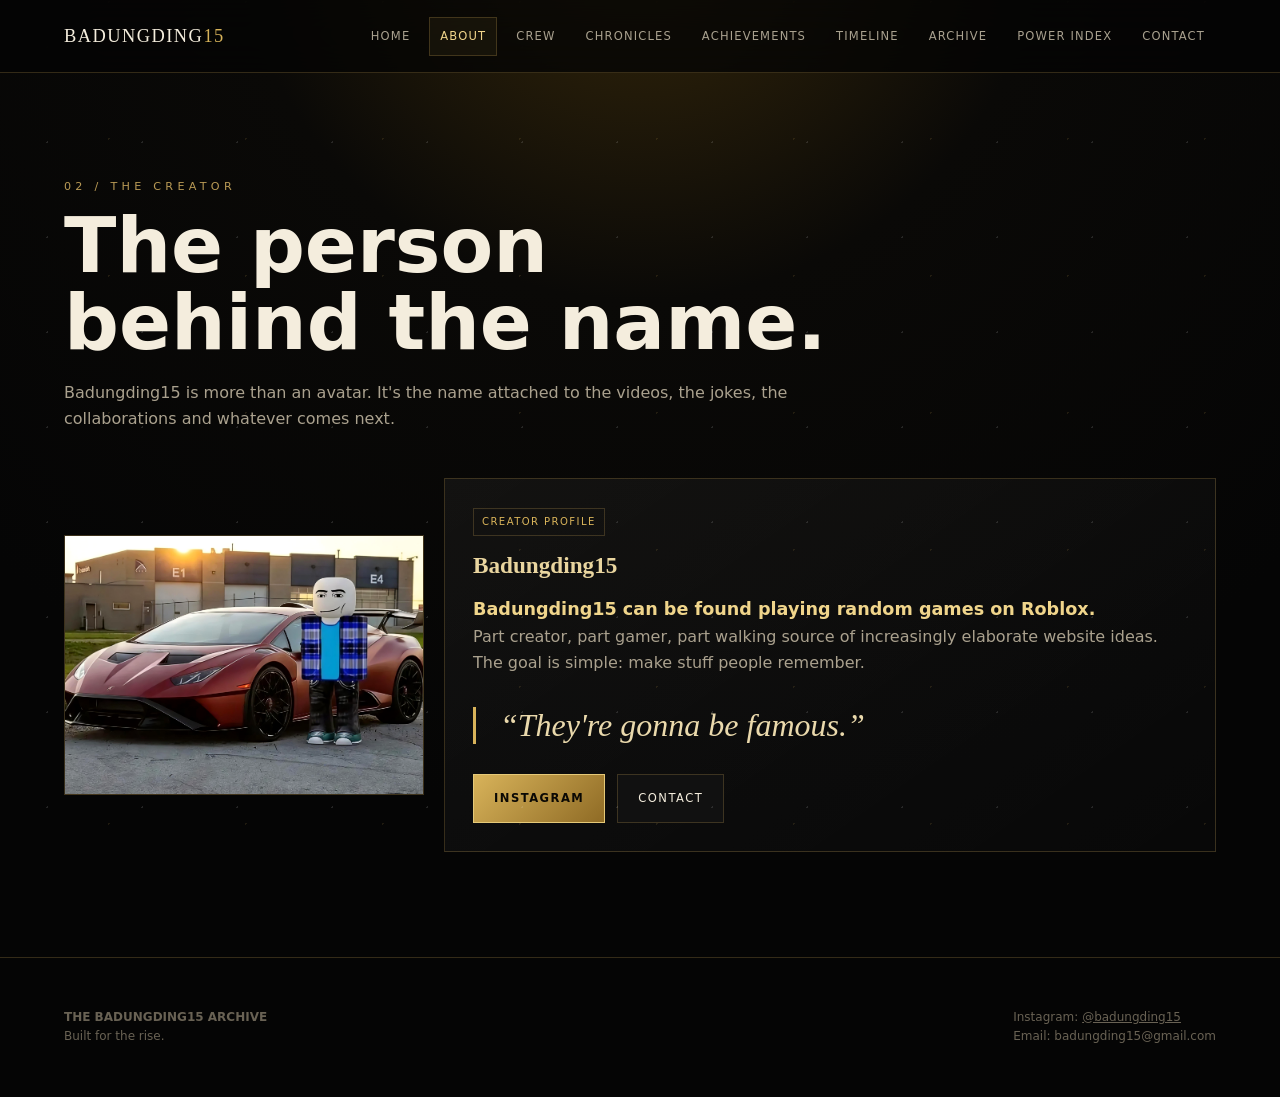
==== commit 66cb6a62: "ebejejebsb" ====
--- a/about.html
+++ b/about.html
@@ -1 +1,64 @@
-<!doctype html><html lang="en"><head><meta charset="utf-8"><meta name="viewport" content="width=device-width,initial-scale=1"><meta name="description" content="The official Badungding15 creator archive."><title>About — Badungding15</title><link rel="stylesheet" href="style.css"><link rel="stylesheet" href="mobile-nav.css"></head><body><nav class="nav"><div class="container nav-inner"><a class="brand" href="index.html">BADUNGDING<span>15</span></a><button class="menu" aria-label="Menu" aria-expanded="false" aria-controls="primary-navigation">MENU</button><div class="nav-links" id="primary-navigation"><a href="index.html">Home</a><a href="about.html">About</a><a href="crew.html">Crew</a><a href="chronicles.html">Chronicles</a><a href="achievements.html">Achievements</a><a href="timeline.html">Timeline</a><a href="archive.html">Archive</a><a href="power-index.html">Power Index</a><a href="contact.html">Contact</a></div></div></nav><main><section class="section"><div class="container"><div class="section-head"><div class="eyebrow">02 / The creator</div><h2>The person behind the name.</h2><p class="muted">Badungding15 is more than an avatar. It's the name attached to the videos, the jokes, the collaborations and whatever comes next.</p></div><div class="profile"><div class="portrait"><img src="images/lv_0_20261005224258.jpg" alt="Badungding15 portrait"></div><div class="card"><span class="tag">Creator profile</span><h3>Badungding15</h3><p class="muted">Part creator, part gamer, part walking source of increasingly elaborate website ideas. The goal is simple: make stuff people remember.</p><p class="quote">“They're gonna be famous.”</p><div class="social"><a class="btn primary" href="https://www.instagram.com/badungding15/" target="_blank" rel="noopener">Instagram</a><a class="btn" href="contact.html">Contact</a></div></div></div></div></section></main><footer><div class="container footer-grid"><div><strong>THE BADUNGDING15 ARCHIVE</strong><br>Built for the rise.</div><div>Instagram: <a href="https://www.instagram.com/badungding15/" target="_blank" rel="noopener">@badungding15</a><br>Email: badungding15@gmail.com</div></div></footer><script src="archive.js"></script></body></html>+<!doctype html>
+<html lang="en">
+<head>
+  <meta charset="utf-8">
+  <meta name="viewport" content="width=device-width,initial-scale=1">
+  <meta name="description" content="The official Badungding15 creator archive.">
+  <title>About — Badungding15</title>
+  <link rel="stylesheet" href="style.css">
+  <link rel="stylesheet" href="mobile-nav.css">
+</head>
+<body>
+  <nav class="nav">
+    <div class="container nav-inner">
+      <a class="brand" href="index.html">BADUNGDING<span>15</span></a>
+      <button class="menu" aria-label="Menu" aria-expanded="false" aria-controls="primary-navigation">MENU</button>
+      <div class="nav-links" id="primary-navigation">
+        <a href="index.html">Home</a>
+        <a href="about.html">About</a>
+        <a href="crew.html">Crew</a>
+        <a href="chronicles.html">Chronicles</a>
+        <a href="achievements.html">Achievements</a>
+        <a href="timeline.html">Timeline</a>
+        <a href="archive.html">Archive</a>
+        <a href="power-index.html">Power Index</a>
+        <a href="contact.html">Contact</a>
+      </div>
+    </div>
+  </nav>
+  <main>
+    <section class="section">
+      <div class="container">
+        <div class="section-head">
+          <div class="eyebrow">02 / The creator</div>
+          <h2>The person behind the name.</h2>
+          <p class="muted">Badungding15 is more than an avatar. It's the name attached to the videos, the jokes, the collaborations and whatever comes next.</p>
+        </div>
+        <div class="profile">
+          <div class="portrait">
+            <img src="images/lv_0_20261005224258.jpg" alt="Badungding15 portrait">
+          </div>
+          <div class="card">
+            <span class="tag">Creator profile</span>
+            <h3>Badungding15</h3>
+            <p class="about-highlight">Badungding15 can be found playing random games on Roblox.</p>
+            <p class="muted">Part creator, part gamer, part walking source of increasingly elaborate website ideas. The goal is simple: make stuff people remember.</p>
+            <p class="quote">“They're gonna be famous.”</p>
+            <div class="social">
+              <a class="btn primary" href="https://www.instagram.com/badungding15/" target="_blank" rel="noopener">Instagram</a>
+              <a class="btn" href="contact.html">Contact</a>
+            </div>
+          </div>
+        </div>
+      </div>
+    </section>
+  </main>
+  <footer>
+    <div class="container footer-grid">
+      <div><strong>THE BADUNGDING15 ARCHIVE</strong><br>Built for the rise.</div>
+      <div>Instagram: <a href="https://www.instagram.com/badungding15/" target="_blank" rel="noopener">@badungding15</a><br>Email: badungding15@gmail.com</div>
+    </div>
+  </footer>
+  <script src="archive.js"></script>
+</body>
+</html>
